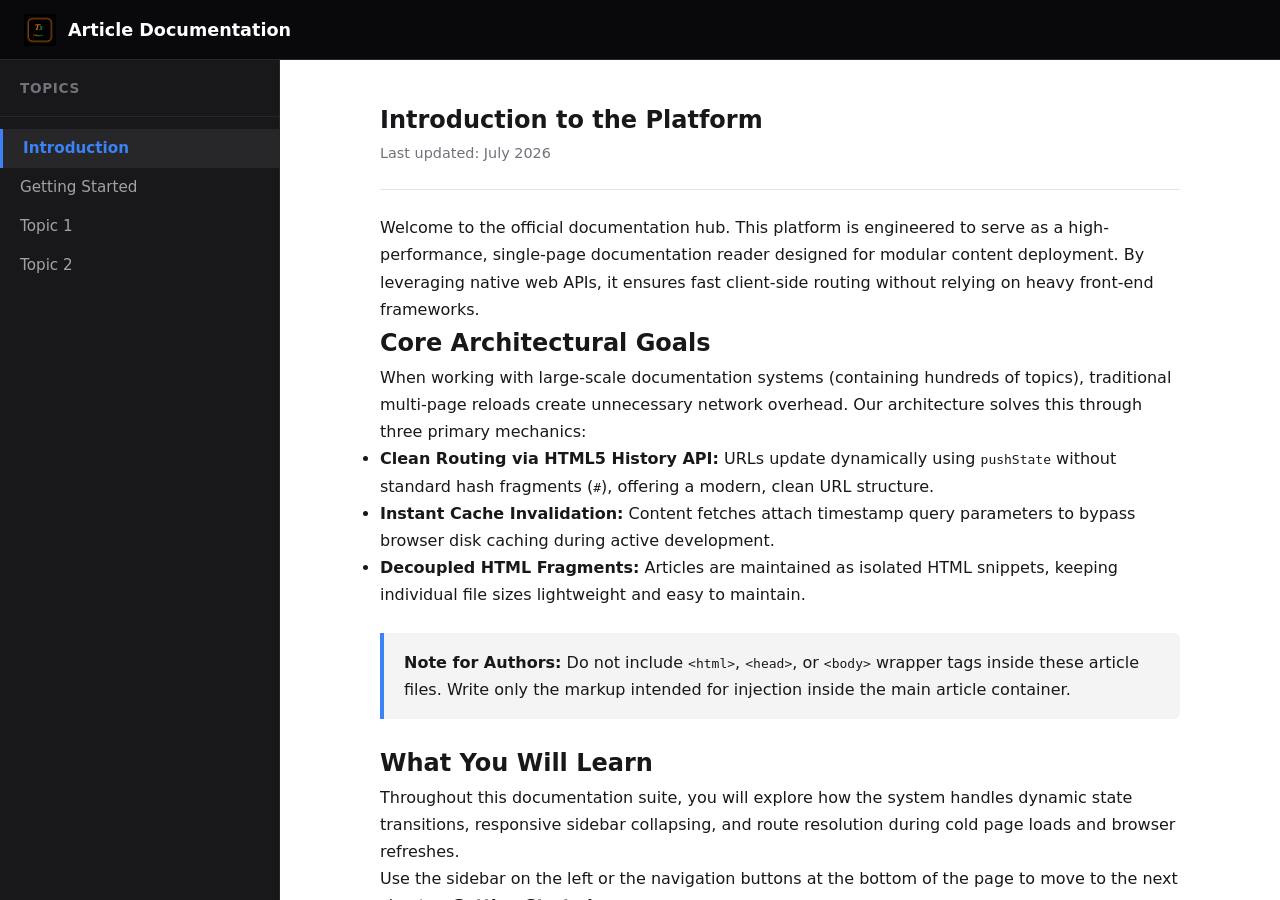
==== index.html @ 19ac5b95 "Add files via upload" ====
<!DOCTYPE html>
<html lang="en">
<head>
  <meta charset="UTF-8">
  <meta name="viewport" content="width=device-width, initial-scale=1.0">
  <title>Knowledge Base</title>
  <link rel="stylesheet" href="style.css">
</head>
<body>

  <!-- Deep Black Header -->
  <header class="top-header">
    <div class="logo-container" id="logoToggle" role="button" tabindex="0" title="Toggle Sidebar">
      <img src="logo.png" alt="Logo" class="logo-img">
      <span class="brand-title">Article Documentation</span>
    </div>
  </header>

  <div class="main-container">
    <!-- Collapsible Left Sidebar -->
    <aside class="sidebar" id="sidebar">
      <div class="sidebar-header">
        <h3>Topics</h3>
      </div>
      <nav class="sidebar-nav">
        <ul id="articleList">
          <!-- Article links populate here (replace/expand with your 100+ topics) -->
          <li><a href="/articles/introduction" data-slug="introduction" class="nav-link">Introduction</a></li>
          <li><a href="/articles/getting-started" data-slug="getting-started" class="nav-link">Getting Started</a></li>
          <li><a href="/articles/topic1" data-slug="topic1" class="nav-link">Topic 1</a></li>
          <li><a href="/articles/topic2" data-slug="topic2" class="nav-link">Topic 2</a></li>
        </ul>
      </nav>
    </aside>

    <!-- Main Content Area -->
    <main class="content-area" id="contentArea">
      <article class="article-body" id="articleContainer">
        <p class="loading-text">Select an article from the sidebar to begin.</p>
      </article>

      <!-- Bottom Article Navigation -->
      <div class="article-navigation" id="articleNav" style="display: none;">
        <button id="prevArticleBtn" class="article-nav-btn">
          <span class="nav-label">← Previous</span>
          <span class="nav-title" id="prevArticleTitle"></span>
        </button>
        <button id="nextArticleBtn" class="article-nav-btn">
          <span class="nav-label">Next →</span>
          <span class="nav-title" id="nextArticleTitle"></span>
        </button>
      </div>
    </main>
  </div>

  <script src="app.js"></script>
</body>
</html>
---- style.css ----
:root {
  --header-bg: #09090b; /* Deep black */
  --header-text: #ffffff;
  --sidebar-bg: #18181b;
  --sidebar-text: #a1a1aa;
  --sidebar-hover: #27272a;
  --active-color: #3b82f6;
  --border-color: #27272a;
  --sidebar-width: 280px;
}

* {
  box-sizing: border-box;
  margin: 0;
  padding: 0;
}

body {
  font-family: system-ui, -apple-system, BlinkMacSystemFont, 'Segoe UI', Roboto, sans-serif;
  color: #18181b;
  background-color: #ffffff;
  height: 100vh;
  display: flex;
  flex-direction: column;
  overflow: hidden;
}

/* Deep Black Header */
.top-header {
  height: 60px;
  background-color: var(--header-bg);
  color: var(--header-text);
  display: flex;
  align-items: center;
  padding: 0 1.5rem;
  border-bottom: 1px solid var(--border-color);
  z-index: 10;
}

.logo-container {
  display: flex;
  align-items: center;
  gap: 0.75rem;
  cursor: pointer;
  user-select: none;
}

.logo-img {
  height: 32px;
  width: auto;
  transition: transform 0.2s ease;
}

.logo-container:hover .logo-img {
  transform: scale(1.05);
}

.brand-title {
  font-weight: 600;
  font-size: 1.1rem;
}

/* App Container Layout */
.main-container {
  display: flex;
  flex: 1;
  overflow: hidden;
  position: relative;
}

/* Sidebar Styling */
.sidebar {
  width: var(--sidebar-width);
  background-color: var(--sidebar-bg);
  color: var(--sidebar-text);
  border-right: 1px solid var(--border-color);
  display: flex;
  flex-direction: column;
  transition: margin-left 0.3s cubic-bezier(0.4, 0, 0.2, 1);
  will-change: margin-left;
}

/* Folding Class for Sidebar */
.sidebar.collapsed {
  margin-left: calc(-1 * var(--sidebar-width));
}

.sidebar-header {
  padding: 1.25rem;
  border-bottom: 1px solid var(--border-color);
}

.sidebar-header h3 {
  font-size: 0.85rem;
  text-transform: uppercase;
  letter-spacing: 0.05em;
  color: #71717a;
}

.sidebar-nav {
  flex: 1;
  overflow-y: auto;
  padding: 0.75rem 0;
}

.sidebar-nav ul {
  list-style: none;
}

.nav-link {
  display: block;
  padding: 0.65rem 1.25rem;
  color: var(--sidebar-text);
  text-decoration: none;
  font-size: 0.95rem;
  transition: background-color 0.15s, color 0.15s;
}

.nav-link:hover {
  background-color: var(--sidebar-hover);
  color: #f4f4f5;
}

.nav-link.active {
  background-color: var(--sidebar-hover);
  color: var(--active-color);
  font-weight: 600;
  border-left: 3px solid var(--active-color);
}

/* Main Content Area */
.content-area {
  flex: 1;
  overflow-y: auto;
  padding: 2.5rem 3rem;
  background-color: #ffffff;
}

.article-body {
  max-width: 800px;
  margin: 0 auto;
  line-height: 1.7;
}

.loading-text {
  color: #71717a;
  font-style: italic;
}

/* Bottom Article Navigation */
.article-navigation {
  max-width: 800px;
  margin: 3rem auto 1rem auto;
  padding-top: 1.5rem;
  border-top: 1px solid #e4e4e7;
  display: flex;
  justify-content: space-between;
  gap: 1rem;
}

.article-nav-btn {
  display: flex;
  flex-direction: column;
  background: none;
  border: 1px solid #e4e4e7;
  padding: 1rem 1.25rem;
  border-radius: 8px;
  cursor: pointer;
  transition: all 0.2s ease;
  width: 48%;
  color: #18181b;
  text-align: left;
}

.article-nav-btn:hover {
  border-color: var(--active-color);
  background-color: #f8fafc;
}

#nextArticleBtn {
  text-align: right;
  align-items: flex-end;
}

.nav-label {
  font-size: 0.85rem;
  color: #71717a;
  margin-bottom: 0.35rem;
}

.nav-title {
  font-weight: 600;
  color: #18181b;
  font-size: 1rem;
}
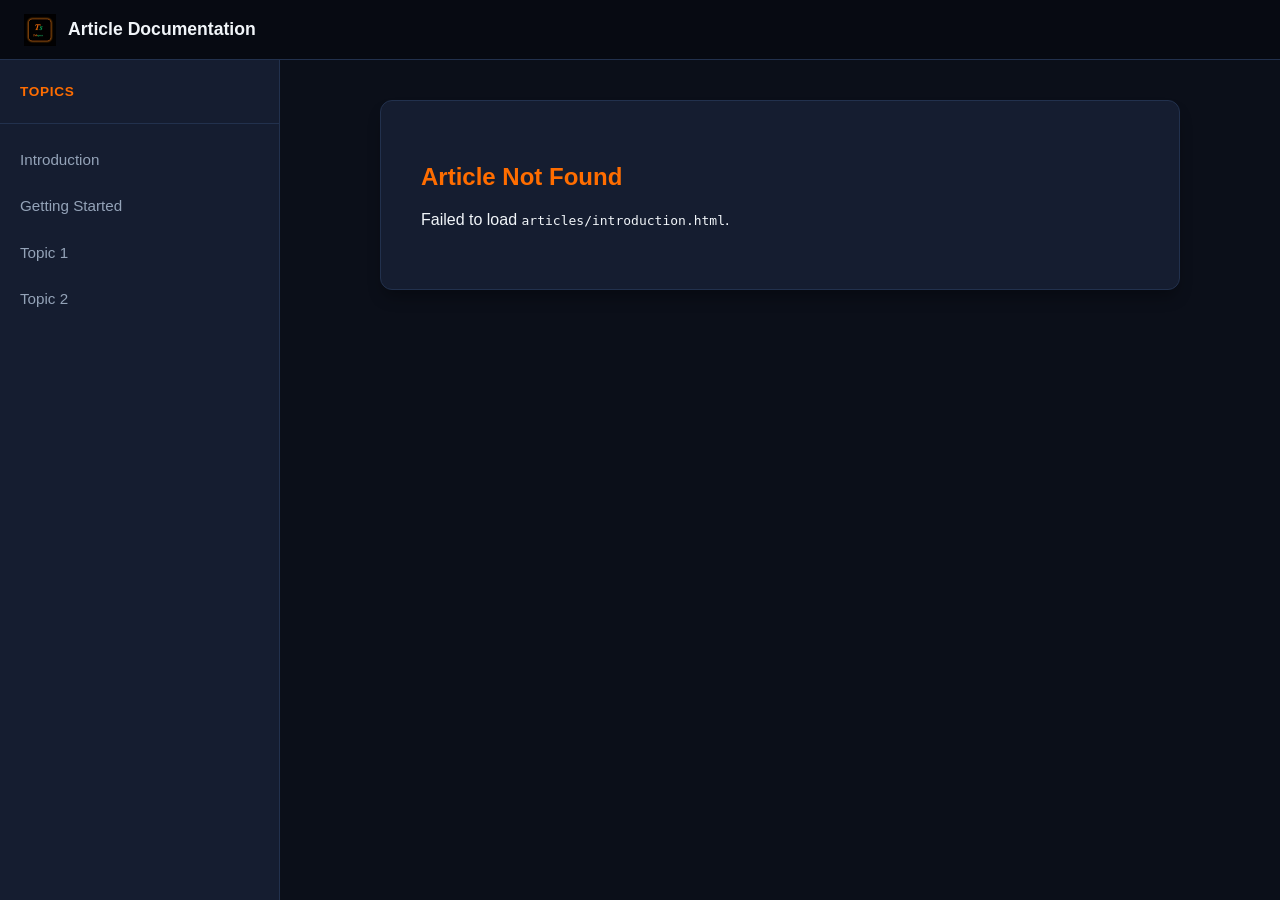
==== commit aa3d9751: "Add files via upload" ====
--- a/index.html
+++ b/index.html
@@ -8,7 +8,7 @@
 </head>
 <body>
 
-  <!-- Deep Black Header -->
+  <!-- Header -->
   <header class="top-header">
     <div class="logo-container" id="logoToggle" role="button" tabindex="0" title="Toggle Sidebar">
       <img src="logo.png" alt="Logo" class="logo-img">
@@ -17,18 +17,17 @@
   </header>
 
   <div class="main-container">
-    <!-- Collapsible Left Sidebar -->
+    <!-- Left Sidebar with 4 Topics -->
     <aside class="sidebar" id="sidebar">
       <div class="sidebar-header">
         <h3>Topics</h3>
       </div>
       <nav class="sidebar-nav">
         <ul id="articleList">
-          <!-- Article links populate here (replace/expand with your 100+ topics) -->
-          <li><a href="/articles/introduction" data-slug="introduction" class="nav-link">Introduction</a></li>
-          <li><a href="/articles/getting-started" data-slug="getting-started" class="nav-link">Getting Started</a></li>
-          <li><a href="/articles/topic1" data-slug="topic1" class="nav-link">Topic 1</a></li>
-          <li><a href="/articles/topic2" data-slug="topic2" class="nav-link">Topic 2</a></li>
+          <li><a href="./articles/introduction" data-slug="introduction" class="nav-link">Introduction</a></li>
+          <li><a href="./articles/getting-started" data-slug="getting-started" class="nav-link">Getting Started</a></li>
+          <li><a href="./articles/topic1" data-slug="topic1" class="nav-link">Topic 1</a></li>
+          <li><a href="./articles/topic2" data-slug="topic2" class="nav-link">Topic 2</a></li>
         </ul>
       </nav>
     </aside>
--- a/style.css
+++ b/style.css
@@ -1,11 +1,13 @@
 :root {
-  --header-bg: #09090b; /* Deep black */
-  --header-text: #ffffff;
-  --sidebar-bg: #18181b;
-  --sidebar-text: #a1a1aa;
-  --sidebar-hover: #27272a;
-  --active-color: #3b82f6;
-  --border-color: #27272a;
+  --bg-color: #0b0f19;
+  --card-bg: #151d30;
+  --text-main: #f1f5f9;
+  --text-muted: #94a3b8;
+  --accent: #ff6d00;
+  --accent-light: rgba(255, 109, 0, 0.1);
+  --border: #22314d;
+  --code-bg: #070a12;
+  --code-text: #cbd5e1;
   --sidebar-width: 280px;
 }
 
@@ -16,24 +18,25 @@
 }
 
 body {
-  font-family: system-ui, -apple-system, BlinkMacSystemFont, 'Segoe UI', Roboto, sans-serif;
-  color: #18181b;
-  background-color: #ffffff;
+  font-family: -apple-system, BlinkMacSystemFont, "Segoe UI", Roboto, Helvetica, Arial, sans-serif;
+  line-height: 1.7;
+  color: var(--text-main);
+  background-color: var(--bg-color);
   height: 100vh;
   display: flex;
   flex-direction: column;
   overflow: hidden;
 }
 
-/* Deep Black Header */
+/* Header Styling */
 .top-header {
   height: 60px;
-  background-color: var(--header-bg);
-  color: var(--header-text);
+  background-color: #070a12;
+  color: #ffffff;
   display: flex;
   align-items: center;
   padding: 0 1.5rem;
-  border-bottom: 1px solid var(--border-color);
+  border-bottom: 1px solid var(--border);
   z-index: 10;
 }
 
@@ -58,9 +61,10 @@
 .brand-title {
   font-weight: 600;
   font-size: 1.1rem;
-}
-
-/* App Container Layout */
+  color: var(--text-main);
+}
+
+/* Main Layout */
 .main-container {
   display: flex;
   flex: 1;
@@ -71,30 +75,29 @@
 /* Sidebar Styling */
 .sidebar {
   width: var(--sidebar-width);
-  background-color: var(--sidebar-bg);
-  color: var(--sidebar-text);
-  border-right: 1px solid var(--border-color);
+  background-color: var(--card-bg);
+  color: var(--text-muted);
+  border-right: 1px solid var(--border);
   display: flex;
   flex-direction: column;
   transition: margin-left 0.3s cubic-bezier(0.4, 0, 0.2, 1);
   will-change: margin-left;
 }
 
-/* Folding Class for Sidebar */
 .sidebar.collapsed {
   margin-left: calc(-1 * var(--sidebar-width));
 }
 
 .sidebar-header {
   padding: 1.25rem;
-  border-bottom: 1px solid var(--border-color);
+  border-bottom: 1px solid var(--border);
 }
 
 .sidebar-header h3 {
   font-size: 0.85rem;
   text-transform: uppercase;
   letter-spacing: 0.05em;
-  color: #71717a;
+  color: var(--accent);
 }
 
 .sidebar-nav {
@@ -110,49 +113,53 @@
 .nav-link {
   display: block;
   padding: 0.65rem 1.25rem;
-  color: var(--sidebar-text);
+  color: var(--text-muted);
   text-decoration: none;
   font-size: 0.95rem;
   transition: background-color 0.15s, color 0.15s;
 }
 
 .nav-link:hover {
-  background-color: var(--sidebar-hover);
-  color: #f4f4f5;
+  background-color: rgba(255, 109, 0, 0.05);
+  color: var(--text-main);
 }
 
 .nav-link.active {
-  background-color: var(--sidebar-hover);
-  color: var(--active-color);
+  background-color: var(--accent-light);
+  color: var(--accent);
   font-weight: 600;
-  border-left: 3px solid var(--active-color);
-}
-
-/* Main Content Area */
+  border-left: 3px solid var(--accent);
+}
+
+/* Content Area */
 .content-area {
   flex: 1;
   overflow-y: auto;
-  padding: 2.5rem 3rem;
-  background-color: #ffffff;
+  padding: 2.5rem 2rem;
+  background-color: var(--bg-color);
 }
 
 .article-body {
   max-width: 800px;
   margin: 0 auto;
-  line-height: 1.7;
+  background: var(--card-bg);
+  padding: 40px;
+  border-radius: 12px;
+  box-shadow: 0 10px 15px -3px rgba(0, 0, 0, 0.3);
+  border: 1px solid var(--border);
 }
 
 .loading-text {
-  color: #71717a;
+  color: var(--text-muted);
   font-style: italic;
 }
 
 /* Bottom Article Navigation */
 .article-navigation {
   max-width: 800px;
-  margin: 3rem auto 1rem auto;
+  margin: 2rem auto 0 auto;
   padding-top: 1.5rem;
-  border-top: 1px solid #e4e4e7;
+  border-top: 1px solid var(--border);
   display: flex;
   justify-content: space-between;
   gap: 1rem;
@@ -161,20 +168,20 @@
 .article-nav-btn {
   display: flex;
   flex-direction: column;
-  background: none;
-  border: 1px solid #e4e4e7;
+  background: var(--card-bg);
+  border: 1px solid var(--border);
   padding: 1rem 1.25rem;
   border-radius: 8px;
   cursor: pointer;
   transition: all 0.2s ease;
   width: 48%;
-  color: #18181b;
+  color: var(--text-main);
   text-align: left;
 }
 
 .article-nav-btn:hover {
-  border-color: var(--active-color);
-  background-color: #f8fafc;
+  border-color: var(--accent);
+  background-color: rgba(255, 109, 0, 0.05);
 }
 
 #nextArticleBtn {
@@ -184,12 +191,17 @@
 
 .nav-label {
   font-size: 0.85rem;
-  color: #71717a;
+  color: var(--text-muted);
   margin-bottom: 0.35rem;
 }
 
 .nav-title {
   font-weight: 600;
-  color: #18181b;
+  color: var(--accent);
   font-size: 1rem;
+}
+
+@media (max-width: 640px) {
+  .content-area { padding: 10px; }
+  .article-body { border: none; box-shadow: none; padding: 20px; }
 }
